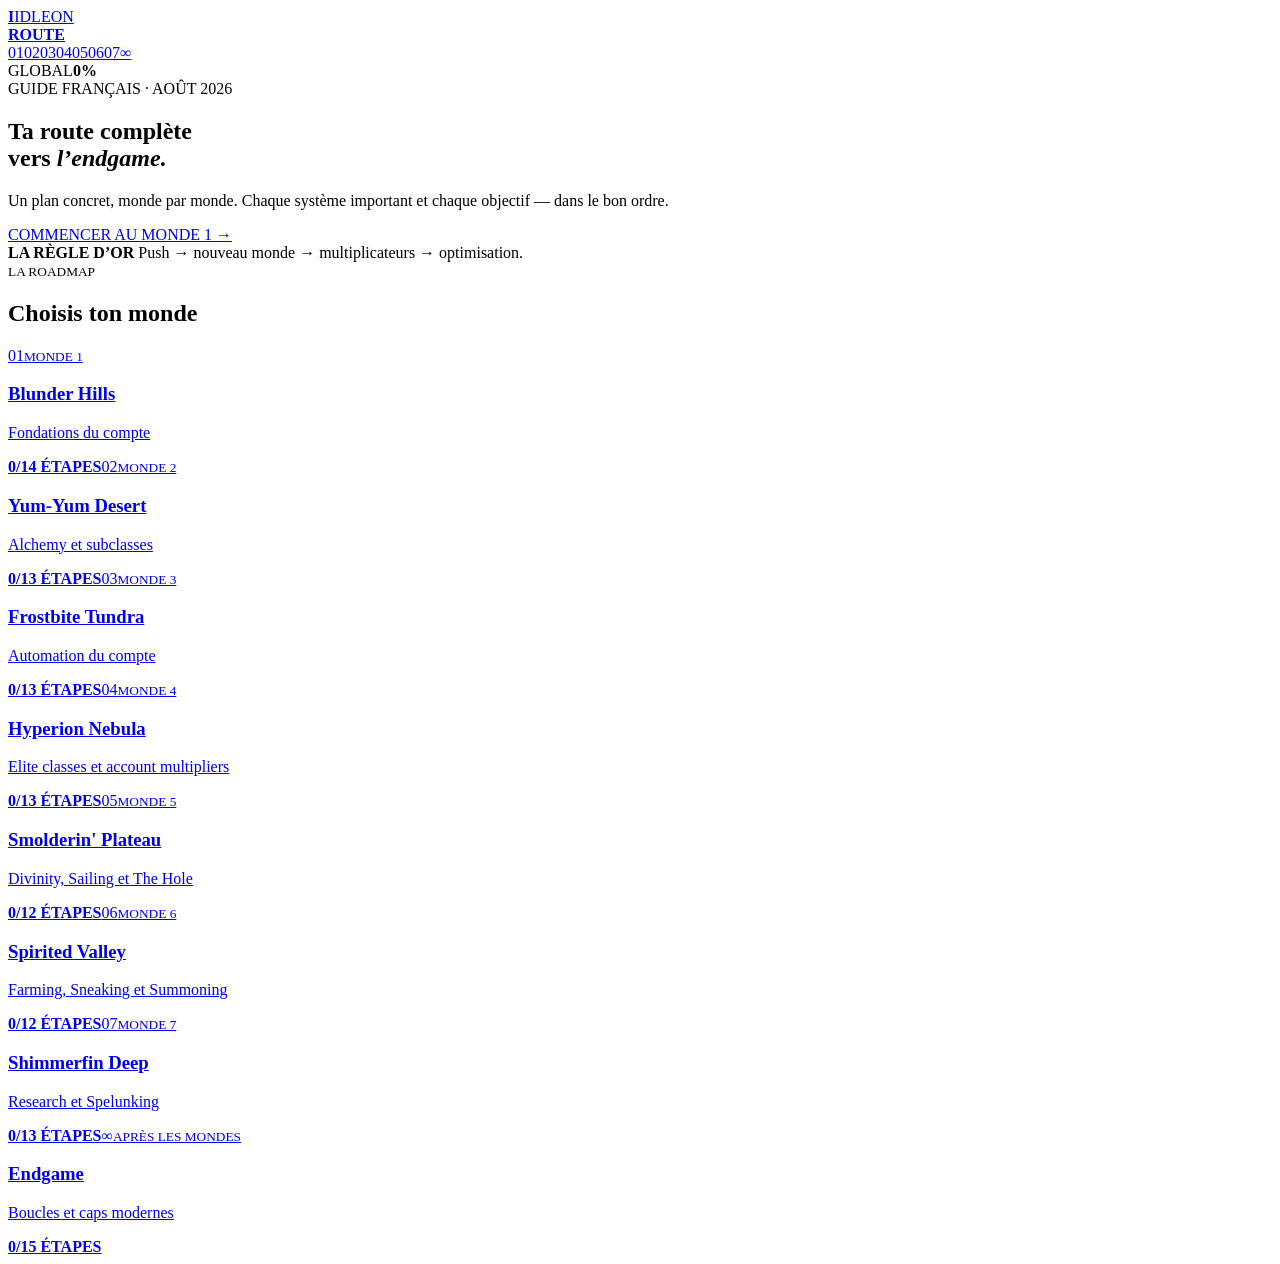
==== index.html @ f41b2715 "Ajouter la page sécurisée" ====
<!doctype html><html lang="fr"><head><meta charset="UTF-8"><meta name="viewport" content="width=device-width,initial-scale=1"><meta name="referrer" content="no-referrer"><meta http-equiv="Content-Security-Policy" content="default-src 'self'; img-src 'self'; style-src 'self'; script-src 'self'; connect-src 'none'; frame-src 'none'; object-src 'none'; base-uri 'none'; form-action 'none'"><title>IdleOn Route — Guide français W1 à Endgame</title><meta name="description" content="Roadmap IdleOn complète, monde par monde, avec progression sauvegardée localement."><meta property="og:title" content="IdleOn Route — Du Monde 1 à l’Endgame"><meta property="og:description" content="Plus de 100 étapes concrètes, 8 parcours et une progression sauvegardée."><link rel="icon" href="favicon.svg"><link rel="stylesheet" href="style.css"></head><body><div id="app"></div><noscript>Active JavaScript pour utiliser le guide et ses cases à cocher.</noscript><script src="app.js" defer></script></body></html>
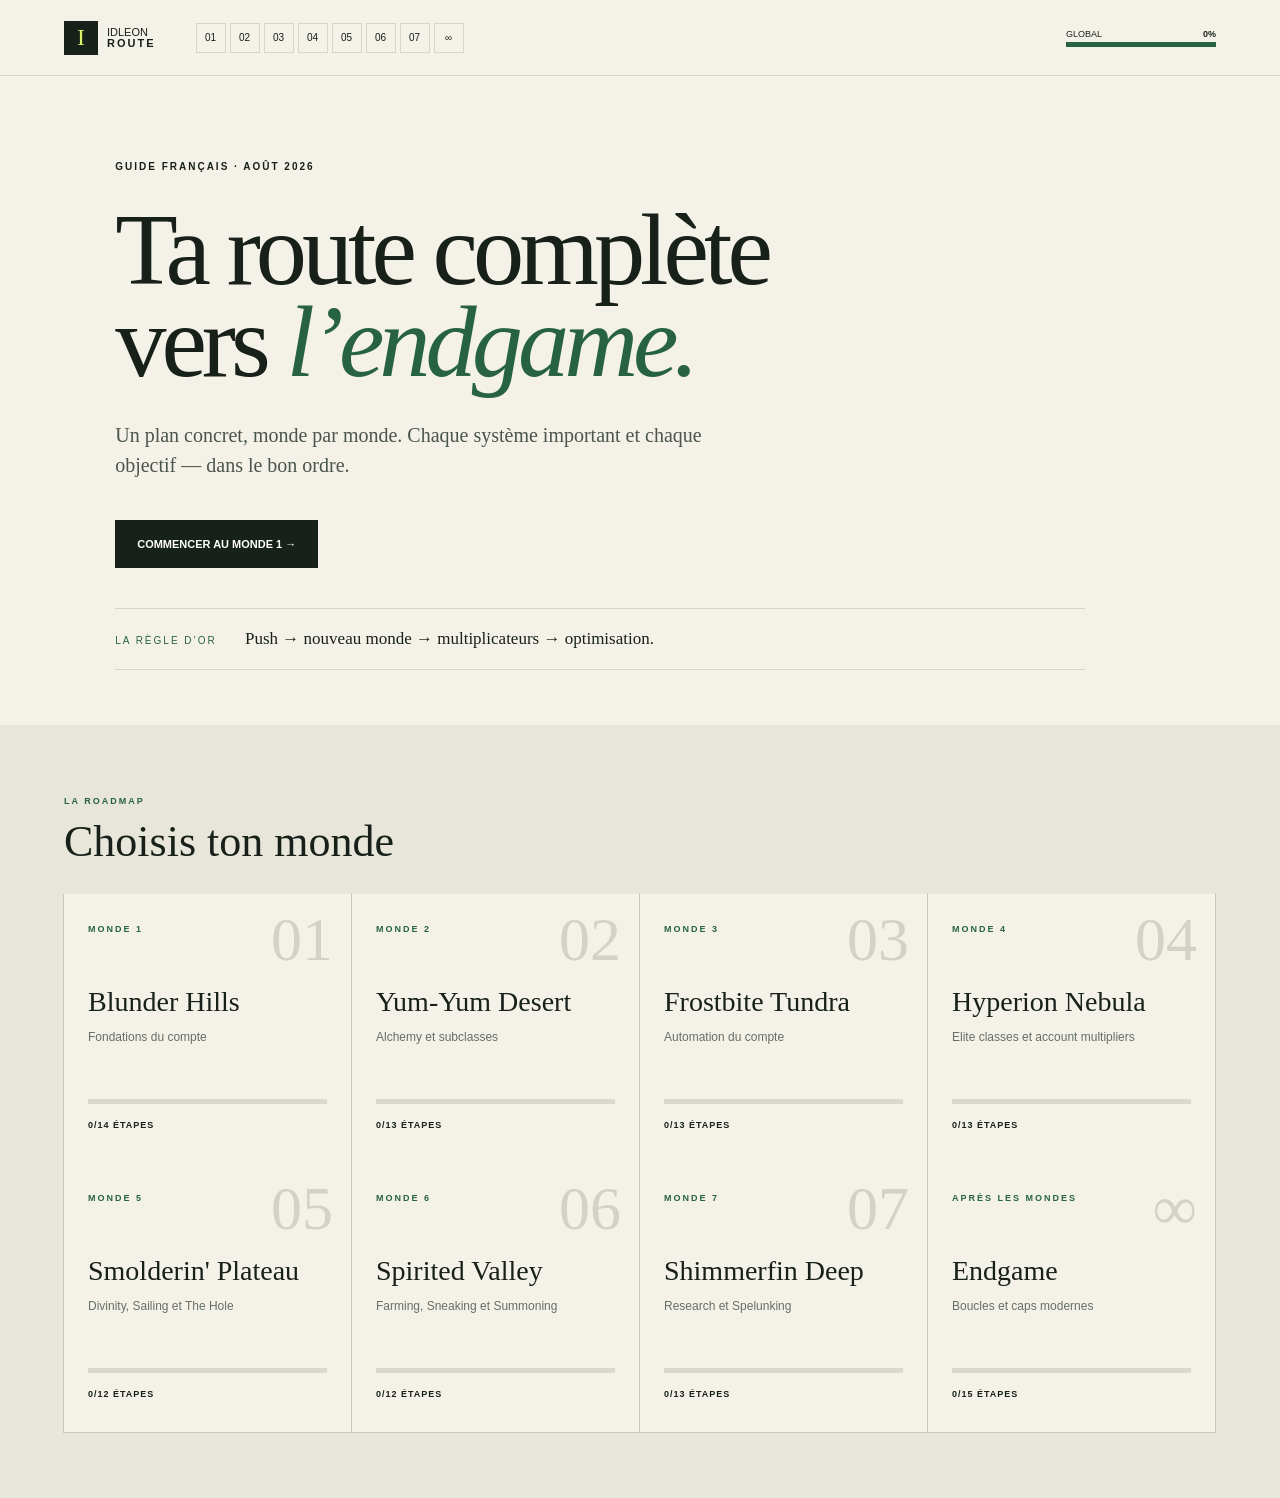
==== commit 53fd6dd9: "Mise à jour du guide détaillé et de la navigation" ====
--- a/index.html
+++ b/index.html
@@ -1 +1 @@
-<!doctype html><html lang="fr"><head><meta charset="UTF-8"><meta name="viewport" content="width=device-width,initial-scale=1"><meta name="referrer" content="no-referrer"><meta http-equiv="Content-Security-Policy" content="default-src 'self'; img-src 'self'; style-src 'self'; script-src 'self'; connect-src 'none'; frame-src 'none'; object-src 'none'; base-uri 'none'; form-action 'none'"><title>IdleOn Route — Guide français W1 à Endgame</title><meta name="description" content="Roadmap IdleOn complète, monde par monde, avec progression sauvegardée localement."><meta property="og:title" content="IdleOn Route — Du Monde 1 à l’Endgame"><meta property="og:description" content="Plus de 100 étapes concrètes, 8 parcours et une progression sauvegardée."><link rel="icon" href="favicon.svg"><link rel="stylesheet" href="style.css"></head><body><div id="app"></div><noscript>Active JavaScript pour utiliser le guide et ses cases à cocher.</noscript><script src="app.js" defer></script></body></html>+<!doctype html><html lang="fr"><head><meta charset="UTF-8"><meta name="viewport" content="width=device-width,initial-scale=1"><meta name="referrer" content="no-referrer"><meta http-equiv="Content-Security-Policy" content="default-src 'self'; img-src 'self'; style-src 'self'; script-src 'self'; connect-src 'none'; frame-src 'none'; object-src 'none'; base-uri 'none'; form-action 'none'"><title>IdleOn Route — Guide français W1 à Endgame</title><meta name="description" content="Roadmap IdleOn complète, monde par monde, avec progression sauvegardée localement."><meta property="og:title" content="IdleOn Route — Du Monde 1 à l’Endgame"><meta property="og:description" content="Plus de 100 étapes concrètes, 8 parcours et une progression sauvegardée."><meta property="og:image" content="og.png"><link rel="icon" href="favicon.svg"><link rel="stylesheet" href="style.css"></head><body><div id="app"></div><noscript>Active JavaScript pour utiliser le guide et ses cases à cocher.</noscript><script src="app.js" defer></script></body></html>
--- a/style.css
+++ b/style.css
@@ -0,0 +1 @@
+:root{--ink:#172019;--paper:#f4f1e8;--muted:#657066;--line:#d7d5ca;--green:#276343;--lime:#d9f267}*{box-sizing:border-box}html{scroll-behavior:smooth}body{margin:0;background:var(--paper);color:var(--ink);font-family:Arial,sans-serif}a{color:inherit}header{height:76px;position:sticky;top:0;z-index:5;background:#f4f1e8f2;border-bottom:1px solid var(--line);display:flex;align-items:center;padding:0 5vw;gap:40px}.brand{display:flex;align-items:center;gap:9px;text-decoration:none;font-size:11px;line-height:1}.brand>b{width:34px;height:34px;display:grid;place-items:center;background:var(--ink);color:var(--lime);font:24px Georgia}.brand strong{letter-spacing:2px}nav{display:flex;gap:4px}nav a{width:30px;height:30px;display:grid;place-items:center;border:1px solid var(--line);font-size:10px;text-decoration:none}nav a.active{background:var(--a)}.global{margin-left:auto;display:grid;grid-template-columns:auto auto;gap:3px 12px;min-width:150px;font-size:9px}.global strong{text-align:right}.global i,.card i,.bar i{grid-column:1/-1;height:5px;background:#d9d7ce}.global em,.card em,.bar em{display:block;height:100%;background:var(--green)}.hero{padding:85px 9vw 55px;max-width:1200px}.eyebrow{font-size:10px;letter-spacing:2px;font-weight:bold}.hero h1{font:clamp(58px,8vw,105px)/.9 Georgia;margin:32px 0;letter-spacing:-5px}.hero h1 em{color:var(--green)}.hero>p{font:20px/1.5 Georgia;max-width:620px;color:#4a554c}.start{display:inline-block;background:var(--ink);color:white;text-decoration:none;padding:18px 22px;font-size:11px;font-weight:bold;margin:20px 0 40px}.rule{border-block:1px solid var(--line);padding:20px 0;font:17px Georgia}.rule b{font:10px Arial;color:var(--green);letter-spacing:2px;margin-right:24px}.road{padding:65px 5vw;background:#e8e5da}.road>small,.guideHero>small{font-size:9px;letter-spacing:2px;color:var(--green);font-weight:bold}.road>h2{font:44px Georgia;margin:8px 0 28px}.grid{max-width:1180px;display:grid;grid-template-columns:repeat(4,1fr)}.card{min-height:270px;padding:24px;border:1px solid #c9c7bd;margin:-1px 0 0 -1px;text-decoration:none;position:relative;background:var(--paper);border-top:5px solid var(--a)}.card>span{position:absolute;right:18px;top:10px;font:62px Georgia;color:#d4d2c8}.card small{font-size:9px;letter-spacing:2px;color:var(--green);font-weight:bold}.card h3{font:28px Georgia;margin:50px 0 5px}.card p{font-size:12px;color:var(--muted);min-height:35px}.card i{display:block;margin:34px 0 10px}.card em{background:var(--a)}.card>b{font-size:9px;letter-spacing:1px}.guideHero{padding:52px max(5vw,calc((100vw - 1060px)/2));background:linear-gradient(120deg,var(--paper) 70%,color-mix(in srgb,var(--world) 30%,var(--paper)));border-bottom:1px solid var(--line)}.guideHero>a{display:block;font-size:9px;letter-spacing:1px;text-decoration:none;margin-bottom:45px}.guideHero>small{background:var(--world);color:var(--ink);padding:7px}.guideHero h1{font:clamp(50px,7vw,82px)/1 Georgia;margin:18px 0 10px;letter-spacing:-3px}.guideHero>p{font:19px Georgia;max-width:700px}.bar{max-width:500px;margin-top:25px}.bar em{background:var(--world)}.bar b{font-size:9px;letter-spacing:1px}.gates{display:flex;gap:7px;flex-wrap:wrap;margin-top:22px}.gates span{border:1px solid #aaa;padding:7px 9px;font-size:9px}.content{max-width:850px;margin:auto;padding:45px 22px 100px}.filters{display:flex;gap:6px;border-bottom:1px solid var(--line);padding-bottom:22px}.filters input{flex:1;border:0;border-bottom:1px solid #999;background:transparent;padding:10px;outline:0}.filters button{border:1px solid var(--line);background:transparent;font-size:8px;font-weight:bold}.filters button.sel{background:var(--ink);color:white}.phase>h2{font-size:9px;letter-spacing:2px;color:var(--muted);margin:50px 0 15px}.step{display:grid;grid-template-columns:40px 1fr;gap:7px;border-top:1px solid var(--line);padding:24px 0}.step:last-child{border-bottom:1px solid var(--line)}.check{width:25px;height:25px;border:1px solid #999;background:transparent;cursor:pointer}.done .check{background:var(--world);border-color:var(--world)}.done h3,.done p{opacity:.45}.done h3{text-decoration:line-through}.step small{font-size:8px;letter-spacing:1px;color:var(--muted)}.step h3{font:26px Georgia;margin:6px 0 10px}.step p{font:15px/1.6 Georgia;color:#465048;margin:0}.step aside{border-left:3px solid var(--world);background:#fff8;padding:9px 12px;margin-top:14px;font-size:11px;color:var(--muted)}.step aside b{font-size:8px;letter-spacing:1px;color:var(--ink)}@media(max-width:800px){nav{display:none}.grid{grid-template-columns:repeat(2,1fr)}.hero{padding:55px 6vw}.hero h1{letter-spacing:-3px}.filters{flex-wrap:wrap}.filters input{width:100%;flex-basis:100%}}@media(max-width:500px){.grid{grid-template-columns:1fr}.global{min-width:105px}.hero h1{font-size:52px}.guideHero{padding:35px 20px}.road{padding:45px 18px}}
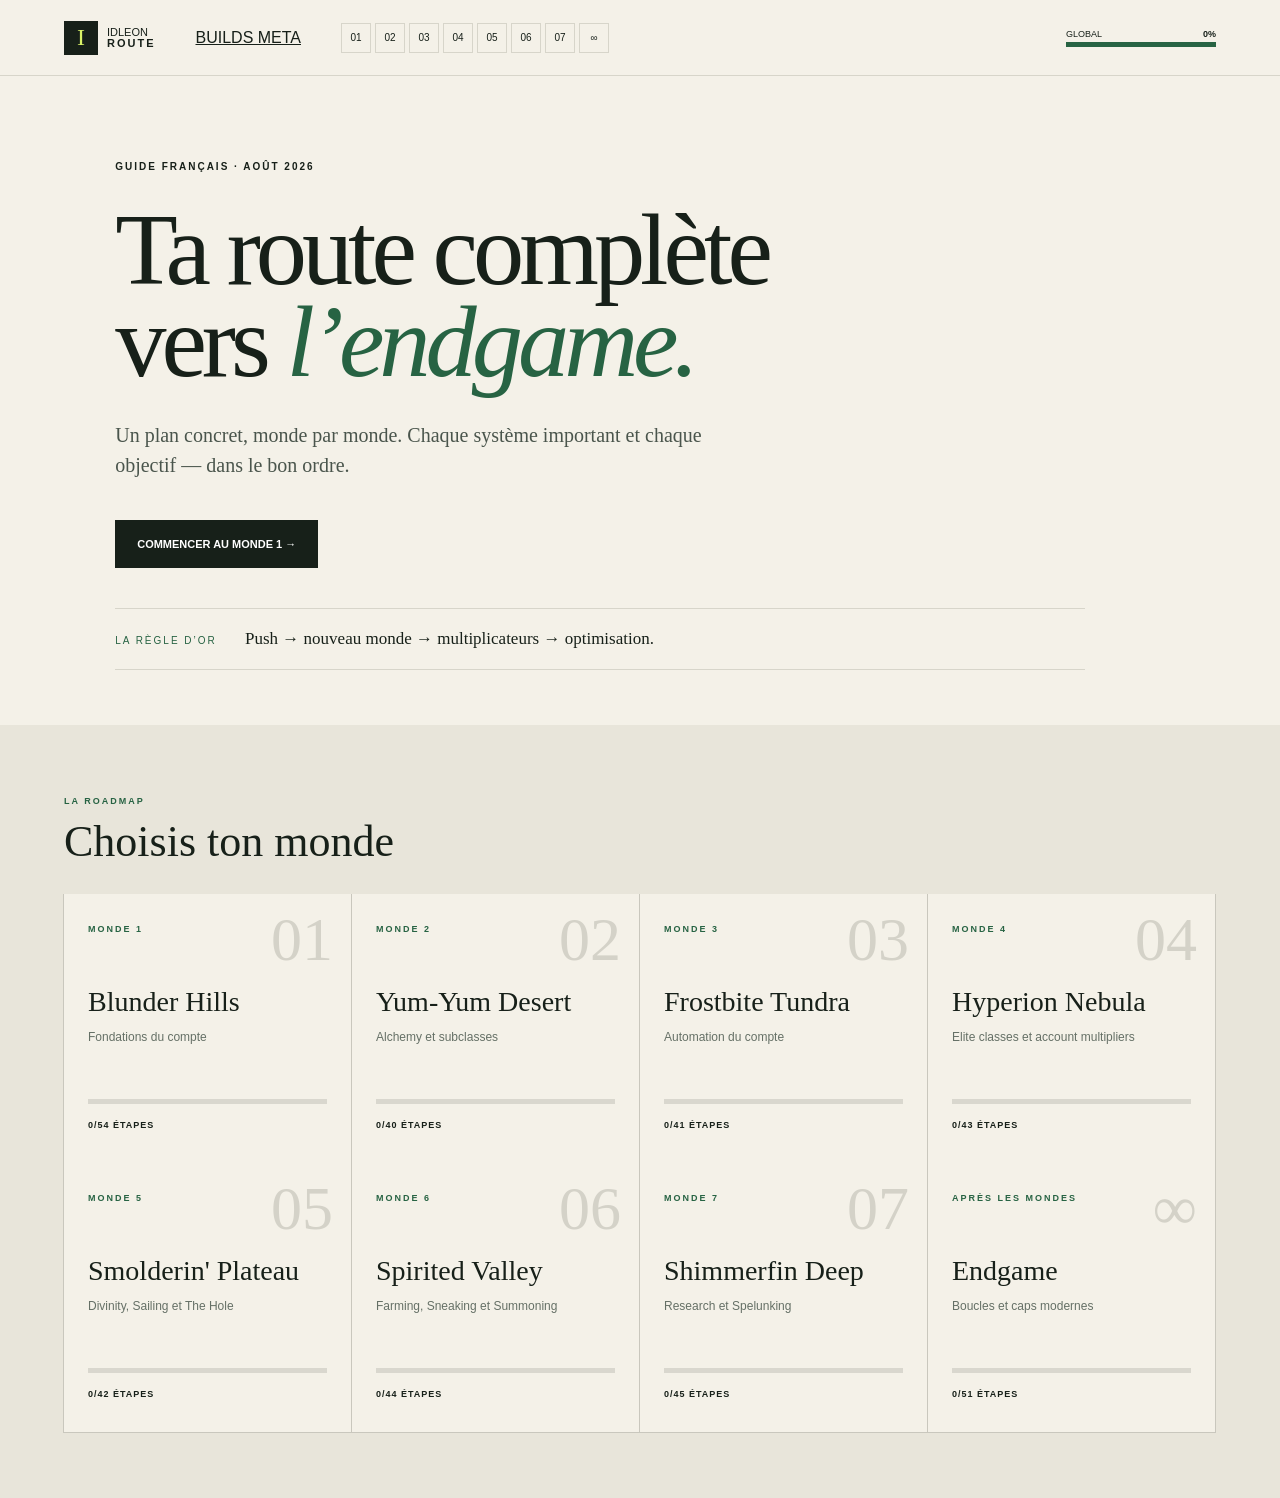
==== commit 6aeeef53: "Mettre à jour la description du guide à 360 étapes" ====
--- a/index.html
+++ b/index.html
@@ -1 +1,2 @@
-<!doctype html><html lang="fr"><head><meta charset="UTF-8"><meta name="viewport" content="width=device-width,initial-scale=1"><meta name="referrer" content="no-referrer"><meta http-equiv="Content-Security-Policy" content="default-src 'self'; img-src 'self'; style-src 'self'; script-src 'self'; connect-src 'none'; frame-src 'none'; object-src 'none'; base-uri 'none'; form-action 'none'"><title>IdleOn Route — Guide français W1 à Endgame</title><meta name="description" content="Roadmap IdleOn complète, monde par monde, avec progression sauvegardée localement."><meta property="og:title" content="IdleOn Route — Du Monde 1 à l’Endgame"><meta property="og:description" content="Plus de 100 étapes concrètes, 8 parcours et une progression sauvegardée."><meta property="og:image" content="og.png"><link rel="icon" href="favicon.svg"><link rel="stylesheet" href="style.css"></head><body><div id="app"></div><noscript>Active JavaScript pour utiliser le guide et ses cases à cocher.</noscript><script src="app.js" defer></script></body></html>
+<!doctype html><html lang="fr"><head><meta charset="UTF-8"><meta name="viewport" content="width=device-width,initial-scale=1"><meta name="referrer" content="no-referrer"><meta http-equiv="Content-Security-Policy" content="default-src 'self'; img-src 'self'; style-src 'self'; script-src 'self'; connect-src 'none'; frame-src 'none'; object-src 'none'; base-uri 'none'; form-action 'none'"><title>IdleOn Route — Guide français W1 à Endgame</title><meta name="description" content="360 étapes détaillées du Monde 1 à l’Endgame, avec builds méta et progression sauvegardée localement."><meta property="og:title" content="IdleOn Route — Du Monde 1 à l’Endgame"><meta property="og:description" content="360 étapes détaillées, 8 parcours monde par monde, des builds méta et une progression sauvegardée."><meta property="og:image" content="og.png?v=360"><meta name="twitter:card" content="summary_large_image"><meta name="twitter:title" content="IdleOn Route — Du Monde 1 à l’Endgame"><meta name="twitter:description" content="360 étapes détaillées, 8 parcours monde par monde, des builds méta et une progression sauvegardée."><meta name="twitter:image" content="og.png?v=360"><link rel="icon" href="favicon.svg"><link rel="stylesheet" href="style.css"></head><body><div id="app"></div><noscript>Active JavaScript pour utiliser le guide et ses cases à cocher.</noscript><script src="app.js" defer></script></body></html>
+
--- a/style.css
+++ b/style.css
@@ -1 +1 @@
-:root{--ink:#172019;--paper:#f4f1e8;--muted:#657066;--line:#d7d5ca;--green:#276343;--lime:#d9f267}*{box-sizing:border-box}html{scroll-behavior:smooth}body{margin:0;background:var(--paper);color:var(--ink);font-family:Arial,sans-serif}a{color:inherit}header{height:76px;position:sticky;top:0;z-index:5;background:#f4f1e8f2;border-bottom:1px solid var(--line);display:flex;align-items:center;padding:0 5vw;gap:40px}.brand{display:flex;align-items:center;gap:9px;text-decoration:none;font-size:11px;line-height:1}.brand>b{width:34px;height:34px;display:grid;place-items:center;background:var(--ink);color:var(--lime);font:24px Georgia}.brand strong{letter-spacing:2px}nav{display:flex;gap:4px}nav a{width:30px;height:30px;display:grid;place-items:center;border:1px solid var(--line);font-size:10px;text-decoration:none}nav a.active{background:var(--a)}.global{margin-left:auto;display:grid;grid-template-columns:auto auto;gap:3px 12px;min-width:150px;font-size:9px}.global strong{text-align:right}.global i,.card i,.bar i{grid-column:1/-1;height:5px;background:#d9d7ce}.global em,.card em,.bar em{display:block;height:100%;background:var(--green)}.hero{padding:85px 9vw 55px;max-width:1200px}.eyebrow{font-size:10px;letter-spacing:2px;font-weight:bold}.hero h1{font:clamp(58px,8vw,105px)/.9 Georgia;margin:32px 0;letter-spacing:-5px}.hero h1 em{color:var(--green)}.hero>p{font:20px/1.5 Georgia;max-width:620px;color:#4a554c}.start{display:inline-block;background:var(--ink);color:white;text-decoration:none;padding:18px 22px;font-size:11px;font-weight:bold;margin:20px 0 40px}.rule{border-block:1px solid var(--line);padding:20px 0;font:17px Georgia}.rule b{font:10px Arial;color:var(--green);letter-spacing:2px;margin-right:24px}.road{padding:65px 5vw;background:#e8e5da}.road>small,.guideHero>small{font-size:9px;letter-spacing:2px;color:var(--green);font-weight:bold}.road>h2{font:44px Georgia;margin:8px 0 28px}.grid{max-width:1180px;display:grid;grid-template-columns:repeat(4,1fr)}.card{min-height:270px;padding:24px;border:1px solid #c9c7bd;margin:-1px 0 0 -1px;text-decoration:none;position:relative;background:var(--paper);border-top:5px solid var(--a)}.card>span{position:absolute;right:18px;top:10px;font:62px Georgia;color:#d4d2c8}.card small{font-size:9px;letter-spacing:2px;color:var(--green);font-weight:bold}.card h3{font:28px Georgia;margin:50px 0 5px}.card p{font-size:12px;color:var(--muted);min-height:35px}.card i{display:block;margin:34px 0 10px}.card em{background:var(--a)}.card>b{font-size:9px;letter-spacing:1px}.guideHero{padding:52px max(5vw,calc((100vw - 1060px)/2));background:linear-gradient(120deg,var(--paper) 70%,color-mix(in srgb,var(--world) 30%,var(--paper)));border-bottom:1px solid var(--line)}.guideHero>a{display:block;font-size:9px;letter-spacing:1px;text-decoration:none;margin-bottom:45px}.guideHero>small{background:var(--world);color:var(--ink);padding:7px}.guideHero h1{font:clamp(50px,7vw,82px)/1 Georgia;margin:18px 0 10px;letter-spacing:-3px}.guideHero>p{font:19px Georgia;max-width:700px}.bar{max-width:500px;margin-top:25px}.bar em{background:var(--world)}.bar b{font-size:9px;letter-spacing:1px}.gates{display:flex;gap:7px;flex-wrap:wrap;margin-top:22px}.gates span{border:1px solid #aaa;padding:7px 9px;font-size:9px}.content{max-width:850px;margin:auto;padding:45px 22px 100px}.filters{display:flex;gap:6px;border-bottom:1px solid var(--line);padding-bottom:22px}.filters input{flex:1;border:0;border-bottom:1px solid #999;background:transparent;padding:10px;outline:0}.filters button{border:1px solid var(--line);background:transparent;font-size:8px;font-weight:bold}.filters button.sel{background:var(--ink);color:white}.phase>h2{font-size:9px;letter-spacing:2px;color:var(--muted);margin:50px 0 15px}.step{display:grid;grid-template-columns:40px 1fr;gap:7px;border-top:1px solid var(--line);padding:24px 0}.step:last-child{border-bottom:1px solid var(--line)}.check{width:25px;height:25px;border:1px solid #999;background:transparent;cursor:pointer}.done .check{background:var(--world);border-color:var(--world)}.done h3,.done p{opacity:.45}.done h3{text-decoration:line-through}.step small{font-size:8px;letter-spacing:1px;color:var(--muted)}.step h3{font:26px Georgia;margin:6px 0 10px}.step p{font:15px/1.6 Georgia;color:#465048;margin:0}.step aside{border-left:3px solid var(--world);background:#fff8;padding:9px 12px;margin-top:14px;font-size:11px;color:var(--muted)}.step aside b{font-size:8px;letter-spacing:1px;color:var(--ink)}@media(max-width:800px){nav{display:none}.grid{grid-template-columns:repeat(2,1fr)}.hero{padding:55px 6vw}.hero h1{letter-spacing:-3px}.filters{flex-wrap:wrap}.filters input{width:100%;flex-basis:100%}}@media(max-width:500px){.grid{grid-template-columns:1fr}.global{min-width:105px}.hero h1{font-size:52px}.guideHero{padding:35px 20px}.road{padding:45px 18px}}+:root{--ink:#172019;--paper:#f4f1e8;--muted:#657066;--line:#d7d5ca;--green:#276343;--lime:#d9f267}*{box-sizing:border-box}html{scroll-behavior:smooth}body{margin:0;background:var(--paper);color:var(--ink);font-family:Arial,sans-serif}a{color:inherit}header{height:76px;position:sticky;top:0;z-index:5;background:#f4f1e8f2;border-bottom:1px solid var(--line);display:flex;align-items:center;padding:0 5vw;gap:40px}.brand{display:flex;align-items:center;gap:9px;text-decoration:none;font-size:11px;line-height:1}.brand>b{width:34px;height:34px;display:grid;place-items:center;background:var(--ink);color:var(--lime);font:24px Georgia}.brand strong{letter-spacing:2px}nav{display:flex;gap:4px}nav a{width:30px;height:30px;display:grid;place-items:center;border:1px solid var(--line);font-size:10px;text-decoration:none}nav a.active{background:var(--a)}.global{margin-left:auto;display:grid;grid-template-columns:auto auto;gap:3px 12px;min-width:150px;font-size:9px}.global strong{text-align:right}.global i,.card i,.bar i{grid-column:1/-1;height:5px;background:#d9d7ce}.global em,.card em,.bar em{display:block;height:100%;background:var(--green)}.hero{padding:85px 9vw 55px;max-width:1200px}.eyebrow{font-size:10px;letter-spacing:2px;font-weight:bold}.hero h1{font:clamp(58px,8vw,105px)/.9 Georgia;margin:32px 0;letter-spacing:-5px}.hero h1 em{color:var(--green)}.hero>p{font:20px/1.5 Georgia;max-width:620px;color:#4a554c}.start{display:inline-block;background:var(--ink);color:white;text-decoration:none;padding:18px 22px;font-size:11px;font-weight:bold;margin:20px 0 40px}.rule{border-block:1px solid var(--line);padding:20px 0;font:17px Georgia}.rule b{font:10px Arial;color:var(--green);letter-spacing:2px;margin-right:24px}.road{padding:65px 5vw;background:#e8e5da}.road>small,.guideHero>small{font-size:9px;letter-spacing:2px;color:var(--green);font-weight:bold}.road>h2{font:44px Georgia;margin:8px 0 28px}.grid{max-width:1180px;display:grid;grid-template-columns:repeat(4,1fr)}.card{min-height:270px;padding:24px;border:1px solid #c9c7bd;margin:-1px 0 0 -1px;text-decoration:none;position:relative;background:var(--paper);border-top:5px solid var(--a)}.card>span{position:absolute;right:18px;top:10px;font:62px Georgia;color:#d4d2c8}.card small{font-size:9px;letter-spacing:2px;color:var(--green);font-weight:bold}.card h3{font:28px Georgia;margin:50px 0 5px}.card p{font-size:12px;color:var(--muted);min-height:35px}.card i{display:block;margin:34px 0 10px}.card em{background:var(--a)}.card>b{font-size:9px;letter-spacing:1px}.guideHero{padding:52px max(5vw,calc((100vw - 1060px)/2));background:linear-gradient(120deg,var(--paper) 70%,color-mix(in srgb,var(--world) 30%,var(--paper)));border-bottom:1px solid var(--line)}.guideHero>a{display:block;font-size:9px;letter-spacing:1px;text-decoration:none;margin-bottom:45px}.guideHero>small{background:var(--world);color:var(--ink);padding:7px}.guideHero h1{font:clamp(50px,7vw,82px)/1 Georgia;margin:18px 0 10px;letter-spacing:-3px}.guideHero>p{font:19px Georgia;max-width:700px}.bar{max-width:500px;margin-top:25px}.bar em{background:var(--world)}.bar b{font-size:9px;letter-spacing:1px}.gates{display:flex;gap:7px;flex-wrap:wrap;margin-top:22px}.gates span{border:1px solid #aaa;padding:7px 9px;font-size:9px}.content{max-width:850px;margin:auto;padding:45px 22px 100px}.filters{display:flex;gap:6px;border-bottom:1px solid var(--line);padding-bottom:22px}.filters input{flex:1;border:0;border-bottom:1px solid #999;background:transparent;padding:10px;outline:0}.filters button{border:1px solid var(--line);background:transparent;font-size:8px;font-weight:bold}.filters button.sel{background:var(--ink);color:white}.phase>h2{font-size:9px;letter-spacing:2px;color:var(--muted);margin:50px 0 15px}.step{display:grid;grid-template-columns:40px 1fr;gap:7px;border-top:1px solid var(--line);padding:24px 0}.step:last-child{border-bottom:1px solid var(--line)}.check{width:25px;height:25px;border:1px solid #999;background:transparent;cursor:pointer}.done .check{background:var(--world);border-color:var(--world)}.done h3,.done p{opacity:.45}.done h3{text-decoration:line-through}.step small{font-size:8px;letter-spacing:1px;color:var(--muted)}.step h3{font:26px Georgia;margin:6px 0 10px}.step p{font:15px/1.6 Georgia;color:#465048;margin:0}.step aside{border-left:3px solid var(--world);background:#fff8;padding:9px 12px;margin-top:14px;font-size:11px;color:var(--muted)}.step aside b{font-size:8px;letter-spacing:1px;color:var(--ink)}@media(max-width:800px){nav{display:none}.grid{grid-template-columns:repeat(2,1fr)}.hero{padding:55px 6vw}.hero h1{letter-spacing:-3px}.filters{flex-wrap:wrap}.filters input{width:100%;flex-basis:100%}}@media(max-width:500px){.grid{grid-template-columns:1fr}.global{min-width:105px}.hero h1{font-size:52px}.guideHero{padding:35px 20px}.road{padding:45px 18px}}.character{margin:8px 0 12px;font-size:9px;letter-spacing:1px;color:var(--muted)}.details{display:grid;grid-template-columns:repeat(2,minmax(0,1fr));gap:8px;margin-top:16px}.detail{border:1px solid var(--line);background:#fff7;padding:12px}.detail>b{font-size:8px;letter-spacing:1.3px;color:var(--green)}.detail ul{padding-left:17px;margin:8px 0 0}.detail li{font:12px/1.45 Georgia;margin:4px 0;color:#465048}@media(max-width:600px){.details{grid-template-columns:1fr}}
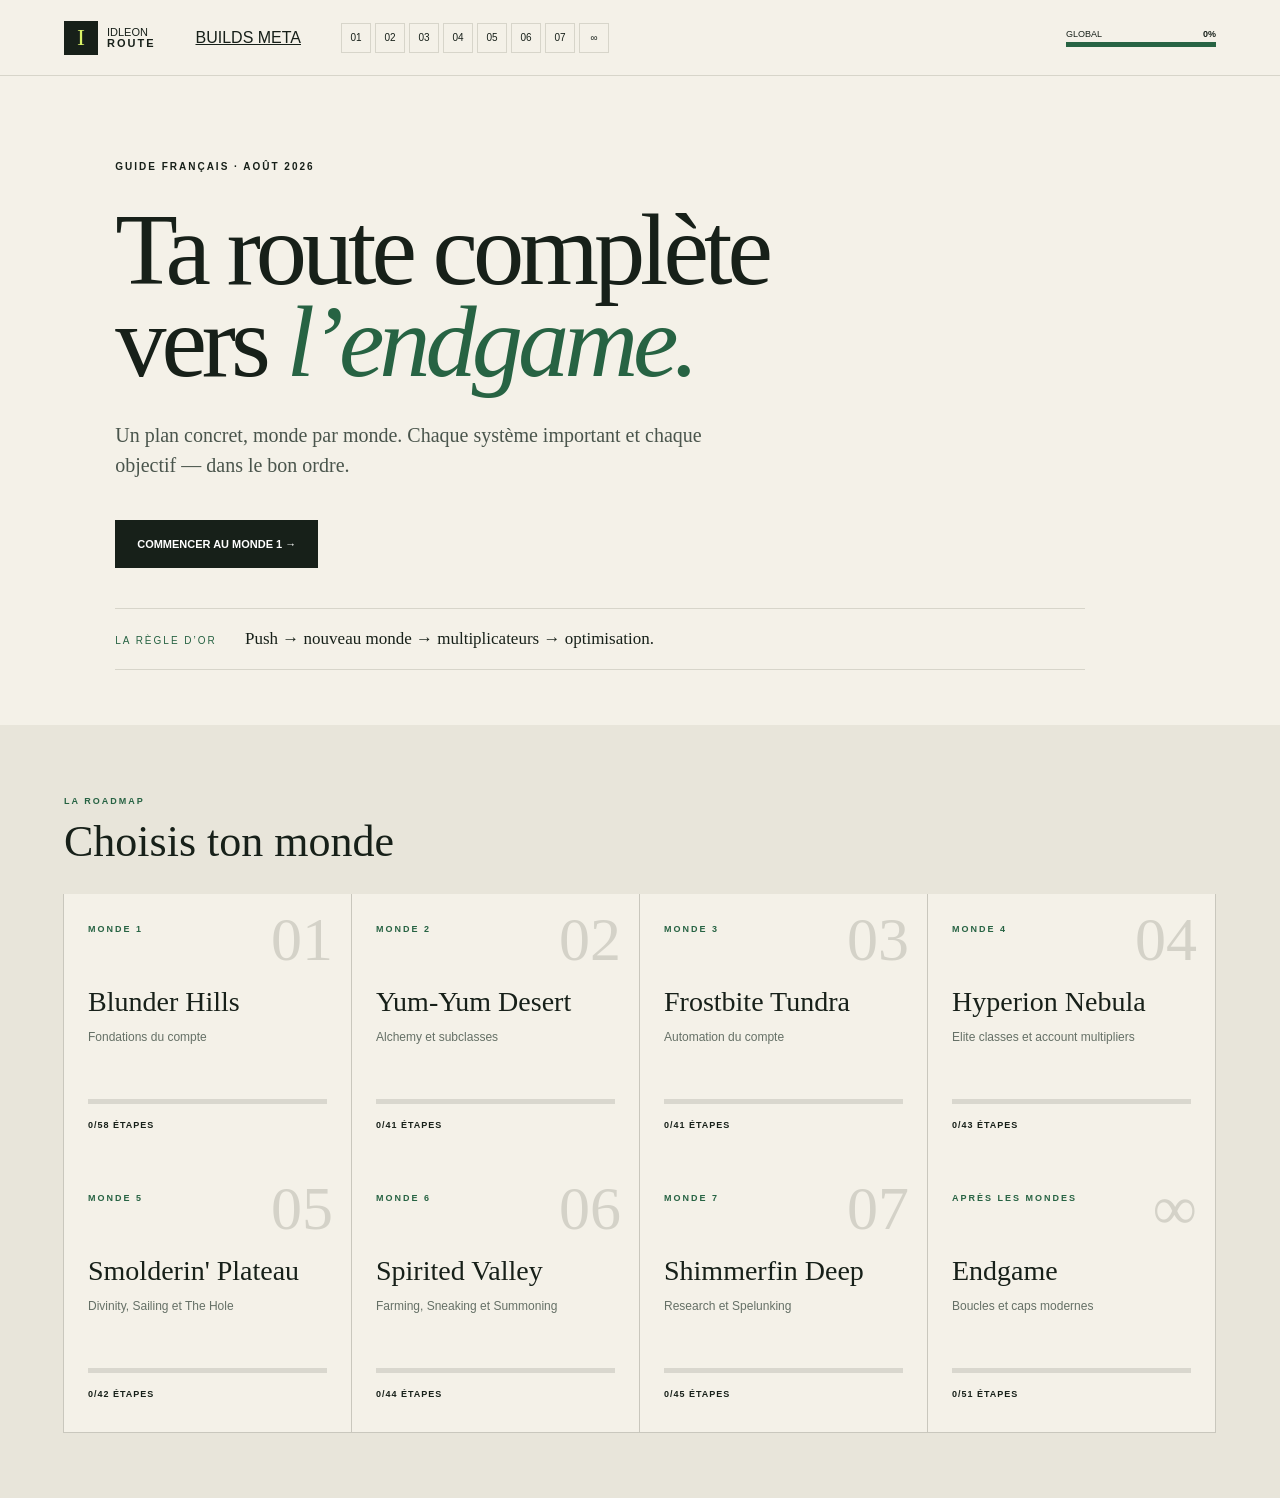
==== commit 3cce5124: "Détailler le farm avant les achats early game" ====
--- a/index.html
+++ b/index.html
@@ -1,2 +1 @@
-<!doctype html><html lang="fr"><head><meta charset="UTF-8"><meta name="viewport" content="width=device-width,initial-scale=1"><meta name="referrer" content="no-referrer"><meta http-equiv="Content-Security-Policy" content="default-src 'self'; img-src 'self'; style-src 'self'; script-src 'self'; connect-src 'none'; frame-src 'none'; object-src 'none'; base-uri 'none'; form-action 'none'"><title>IdleOn Route — Guide français W1 à Endgame</title><meta name="description" content="360 étapes détaillées du Monde 1 à l’Endgame, avec builds méta et progression sauvegardée localement."><meta property="og:title" content="IdleOn Route — Du Monde 1 à l’Endgame"><meta property="og:description" content="360 étapes détaillées, 8 parcours monde par monde, des builds méta et une progression sauvegardée."><meta property="og:image" content="og.png?v=360"><meta name="twitter:card" content="summary_large_image"><meta name="twitter:title" content="IdleOn Route — Du Monde 1 à l’Endgame"><meta name="twitter:description" content="360 étapes détaillées, 8 parcours monde par monde, des builds méta et une progression sauvegardée."><meta name="twitter:image" content="og.png?v=360"><link rel="icon" href="favicon.svg"><link rel="stylesheet" href="style.css"></head><body><div id="app"></div><noscript>Active JavaScript pour utiliser le guide et ses cases à cocher.</noscript><script src="app.js" defer></script></body></html>
-
+<!doctype html><html lang="fr"><head><meta charset="UTF-8"><meta name="viewport" content="width=device-width,initial-scale=1"><meta name="referrer" content="no-referrer"><meta http-equiv="Content-Security-Policy" content="default-src 'self'; img-src 'self'; style-src 'self'; script-src 'self'; connect-src 'none'; frame-src 'none'; object-src 'none'; base-uri 'none'; form-action 'none'"><title>IdleOn Route — Guide français W1 à Endgame</title><meta name="description" content="365 étapes détaillées du Monde 1 à l’Endgame, avec builds méta et progression sauvegardée localement."><meta property="og:title" content="IdleOn Route — Du Monde 1 à l’Endgame"><meta property="og:description" content="365 étapes détaillées, 8 parcours monde par monde, des builds méta et une progression sauvegardée."><meta property="og:image" content="og.png?v=365"><meta name="twitter:card" content="summary_large_image"><meta name="twitter:title" content="IdleOn Route — Du Monde 1 à l’Endgame"><meta name="twitter:description" content="365 étapes détaillées, 8 parcours monde par monde, des builds méta et une progression sauvegardée."><meta name="twitter:image" content="og.png?v=365"><link rel="icon" href="favicon.svg"><link rel="stylesheet" href="style.css"></head><body><div id="app"></div><noscript>Active JavaScript pour utiliser le guide et ses cases à cocher.</noscript><script src="app.js" defer></script></body></html>
--- a/style.css
+++ b/style.css
@@ -1 +1 @@
-:root{--ink:#172019;--paper:#f4f1e8;--muted:#657066;--line:#d7d5ca;--green:#276343;--lime:#d9f267}*{box-sizing:border-box}html{scroll-behavior:smooth}body{margin:0;background:var(--paper);color:var(--ink);font-family:Arial,sans-serif}a{color:inherit}header{height:76px;position:sticky;top:0;z-index:5;background:#f4f1e8f2;border-bottom:1px solid var(--line);display:flex;align-items:center;padding:0 5vw;gap:40px}.brand{display:flex;align-items:center;gap:9px;text-decoration:none;font-size:11px;line-height:1}.brand>b{width:34px;height:34px;display:grid;place-items:center;background:var(--ink);color:var(--lime);font:24px Georgia}.brand strong{letter-spacing:2px}nav{display:flex;gap:4px}nav a{width:30px;height:30px;display:grid;place-items:center;border:1px solid var(--line);font-size:10px;text-decoration:none}nav a.active{background:var(--a)}.global{margin-left:auto;display:grid;grid-template-columns:auto auto;gap:3px 12px;min-width:150px;font-size:9px}.global strong{text-align:right}.global i,.card i,.bar i{grid-column:1/-1;height:5px;background:#d9d7ce}.global em,.card em,.bar em{display:block;height:100%;background:var(--green)}.hero{padding:85px 9vw 55px;max-width:1200px}.eyebrow{font-size:10px;letter-spacing:2px;font-weight:bold}.hero h1{font:clamp(58px,8vw,105px)/.9 Georgia;margin:32px 0;letter-spacing:-5px}.hero h1 em{color:var(--green)}.hero>p{font:20px/1.5 Georgia;max-width:620px;color:#4a554c}.start{display:inline-block;background:var(--ink);color:white;text-decoration:none;padding:18px 22px;font-size:11px;font-weight:bold;margin:20px 0 40px}.rule{border-block:1px solid var(--line);padding:20px 0;font:17px Georgia}.rule b{font:10px Arial;color:var(--green);letter-spacing:2px;margin-right:24px}.road{padding:65px 5vw;background:#e8e5da}.road>small,.guideHero>small{font-size:9px;letter-spacing:2px;color:var(--green);font-weight:bold}.road>h2{font:44px Georgia;margin:8px 0 28px}.grid{max-width:1180px;display:grid;grid-template-columns:repeat(4,1fr)}.card{min-height:270px;padding:24px;border:1px solid #c9c7bd;margin:-1px 0 0 -1px;text-decoration:none;position:relative;background:var(--paper);border-top:5px solid var(--a)}.card>span{position:absolute;right:18px;top:10px;font:62px Georgia;color:#d4d2c8}.card small{font-size:9px;letter-spacing:2px;color:var(--green);font-weight:bold}.card h3{font:28px Georgia;margin:50px 0 5px}.card p{font-size:12px;color:var(--muted);min-height:35px}.card i{display:block;margin:34px 0 10px}.card em{background:var(--a)}.card>b{font-size:9px;letter-spacing:1px}.guideHero{padding:52px max(5vw,calc((100vw - 1060px)/2));background:linear-gradient(120deg,var(--paper) 70%,color-mix(in srgb,var(--world) 30%,var(--paper)));border-bottom:1px solid var(--line)}.guideHero>a{display:block;font-size:9px;letter-spacing:1px;text-decoration:none;margin-bottom:45px}.guideHero>small{background:var(--world);color:var(--ink);padding:7px}.guideHero h1{font:clamp(50px,7vw,82px)/1 Georgia;margin:18px 0 10px;letter-spacing:-3px}.guideHero>p{font:19px Georgia;max-width:700px}.bar{max-width:500px;margin-top:25px}.bar em{background:var(--world)}.bar b{font-size:9px;letter-spacing:1px}.gates{display:flex;gap:7px;flex-wrap:wrap;margin-top:22px}.gates span{border:1px solid #aaa;padding:7px 9px;font-size:9px}.content{max-width:850px;margin:auto;padding:45px 22px 100px}.filters{display:flex;gap:6px;border-bottom:1px solid var(--line);padding-bottom:22px}.filters input{flex:1;border:0;border-bottom:1px solid #999;background:transparent;padding:10px;outline:0}.filters button{border:1px solid var(--line);background:transparent;font-size:8px;font-weight:bold}.filters button.sel{background:var(--ink);color:white}.phase>h2{font-size:9px;letter-spacing:2px;color:var(--muted);margin:50px 0 15px}.step{display:grid;grid-template-columns:40px 1fr;gap:7px;border-top:1px solid var(--line);padding:24px 0}.step:last-child{border-bottom:1px solid var(--line)}.check{width:25px;height:25px;border:1px solid #999;background:transparent;cursor:pointer}.done .check{background:var(--world);border-color:var(--world)}.done h3,.done p{opacity:.45}.done h3{text-decoration:line-through}.step small{font-size:8px;letter-spacing:1px;color:var(--muted)}.step h3{font:26px Georgia;margin:6px 0 10px}.step p{font:15px/1.6 Georgia;color:#465048;margin:0}.step aside{border-left:3px solid var(--world);background:#fff8;padding:9px 12px;margin-top:14px;font-size:11px;color:var(--muted)}.step aside b{font-size:8px;letter-spacing:1px;color:var(--ink)}@media(max-width:800px){nav{display:none}.grid{grid-template-columns:repeat(2,1fr)}.hero{padding:55px 6vw}.hero h1{letter-spacing:-3px}.filters{flex-wrap:wrap}.filters input{width:100%;flex-basis:100%}}@media(max-width:500px){.grid{grid-template-columns:1fr}.global{min-width:105px}.hero h1{font-size:52px}.guideHero{padding:35px 20px}.road{padding:45px 18px}}.character{margin:8px 0 12px;font-size:9px;letter-spacing:1px;color:var(--muted)}.details{display:grid;grid-template-columns:repeat(2,minmax(0,1fr));gap:8px;margin-top:16px}.detail{border:1px solid var(--line);background:#fff7;padding:12px}.detail>b{font-size:8px;letter-spacing:1.3px;color:var(--green)}.detail ul{padding-left:17px;margin:8px 0 0}.detail li{font:12px/1.45 Georgia;margin:4px 0;color:#465048}@media(max-width:600px){.details{grid-template-columns:1fr}}
+:root{--ink:#172019;--paper:#f4f1e8;--muted:#657066;--line:#d7d5ca;--green:#276343;--lime:#d9f267}*{box-sizing:border-box}html{scroll-behavior:smooth}body{margin:0;background:var(--paper);color:var(--ink);font-family:Arial,sans-serif}a{color:inherit}header{height:76px;position:sticky;top:0;z-index:5;background:#f4f1e8f2;border-bottom:1px solid var(--line);display:flex;align-items:center;padding:0 5vw;gap:40px}.brand{display:flex;align-items:center;gap:9px;text-decoration:none;font-size:11px;line-height:1}.brand>b{width:34px;height:34px;display:grid;place-items:center;background:var(--ink);color:var(--lime);font:24px Georgia}.brand strong{letter-spacing:2px}nav{display:flex;gap:4px}nav a{width:30px;height:30px;display:grid;place-items:center;border:1px solid var(--line);font-size:10px;text-decoration:none}nav a.active{background:var(--a)}.global{margin-left:auto;display:grid;grid-template-columns:auto auto;gap:3px 12px;min-width:150px;font-size:9px}.global strong{text-align:right}.global i,.card i,.bar i{grid-column:1/-1;height:5px;background:#d9d7ce}.global em,.card em,.bar em{display:block;height:100%;background:var(--green)}.hero{padding:85px 9vw 55px;max-width:1200px}.eyebrow{font-size:10px;letter-spacing:2px;font-weight:bold}.hero h1{font:clamp(58px,8vw,105px)/.9 Georgia;margin:32px 0;letter-spacing:-5px}.hero h1 em{color:var(--green)}.hero>p{font:20px/1.5 Georgia;max-width:620px;color:#4a554c}.start{display:inline-block;background:var(--ink);color:white;text-decoration:none;padding:18px 22px;font-size:11px;font-weight:bold;margin:20px 0 40px}.rule{border-block:1px solid var(--line);padding:20px 0;font:17px Georgia}.rule b{font:10px Arial;color:var(--green);letter-spacing:2px;margin-right:24px}.road{padding:65px 5vw;background:#e8e5da}.road>small,.guideHero>small{font-size:9px;letter-spacing:2px;color:var(--green);font-weight:bold}.road>h2{font:44px Georgia;margin:8px 0 28px}.grid{max-width:1180px;display:grid;grid-template-columns:repeat(4,1fr)}.card{min-height:270px;padding:24px;border:1px solid #c9c7bd;margin:-1px 0 0 -1px;text-decoration:none;position:relative;background:var(--paper);border-top:5px solid var(--a)}.card>span{position:absolute;right:18px;top:10px;font:62px Georgia;color:#d4d2c8}.card small{font-size:9px;letter-spacing:2px;color:var(--green);font-weight:bold}.card h3{font:28px Georgia;margin:50px 0 5px}.card p{font-size:12px;color:var(--muted);min-height:35px}.card i{display:block;margin:34px 0 10px}.card em{background:var(--a)}.card>b{font-size:9px;letter-spacing:1px}.guideHero{padding:52px max(5vw,calc((100vw - 1060px)/2));background:linear-gradient(120deg,var(--paper) 70%,color-mix(in srgb,var(--world) 30%,var(--paper)));border-bottom:1px solid var(--line)}.guideHero>a{display:block;font-size:9px;letter-spacing:1px;text-decoration:none;margin-bottom:45px}.guideHero>small{background:var(--world);color:var(--ink);padding:7px}.guideHero h1{font:clamp(50px,7vw,82px)/1 Georgia;margin:18px 0 10px;letter-spacing:-3px}.guideHero>p{font:19px Georgia;max-width:700px}.bar{max-width:500px;margin-top:25px}.bar em{background:var(--world)}.bar b{font-size:9px;letter-spacing:1px}.gates{display:flex;gap:7px;flex-wrap:wrap;margin-top:22px}.gates span{border:1px solid #aaa;padding:7px 9px;font-size:9px}.content{max-width:850px;margin:auto;padding:45px 22px 100px}.filters{display:flex;gap:6px;border-bottom:1px solid var(--line);padding-bottom:22px}.filters input{flex:1;border:0;border-bottom:1px solid #999;background:transparent;padding:10px;outline:0}.filters button{border:1px solid var(--line);background:transparent;font-size:8px;font-weight:bold}.filters button.sel{background:var(--ink);color:white}.phase>h2{font-size:9px;letter-spacing:2px;color:var(--muted);margin:50px 0 15px}.step{display:grid;grid-template-columns:40px 1fr;gap:7px;border-top:1px solid var(--line);padding:24px 0}.step:last-child{border-bottom:1px solid var(--line)}.check{width:25px;height:25px;border:1px solid #999;background:transparent;cursor:pointer}.done .check{background:var(--world);border-color:var(--world)}.done h3,.done p{opacity:.45}.done h3{text-decoration:line-through}.step small{font-size:8px;letter-spacing:1px;color:var(--muted)}.step h3{font:26px Georgia;margin:6px 0 10px}.step p{font:15px/1.6 Georgia;color:#465048;margin:0}.step aside{border-left:3px solid var(--world);background:#fff8;padding:9px 12px;margin-top:14px;font-size:11px;color:var(--muted)}.step aside b{font-size:8px;letter-spacing:1px;color:var(--ink)}@media(max-width:800px){nav{display:none}.grid{grid-template-columns:repeat(2,1fr)}.hero{padding:55px 6vw}.hero h1{letter-spacing:-3px}.filters{flex-wrap:wrap}.filters input{width:100%;flex-basis:100%}}@media(max-width:500px){.grid{grid-template-columns:1fr}.global{min-width:105px}.hero h1{font-size:52px}.guideHero{padding:35px 20px}.road{padding:45px 18px}}.character{margin:8px 0 12px;font-size:9px;letter-spacing:1px;color:var(--muted)}.guided{display:flex;gap:16px;align-items:center;margin-top:24px;padding:14px 16px;border-left:4px solid var(--world);background:#fff8}.guided b{font-size:9px;letter-spacing:1.4px;white-space:nowrap}.guided span{font:13px/1.45 Georgia;color:var(--muted)}.details{display:grid;grid-template-columns:repeat(2,minmax(0,1fr));gap:8px;margin-top:16px}.detail{border:1px solid var(--line);background:#fff7;padding:12px}.detail>b{font-size:8px;letter-spacing:1.3px;color:var(--green)}.detail ul{padding-left:17px;margin:8px 0 0}.detail li{font:12px/1.45 Georgia;margin:4px 0;color:#465048}@media(max-width:600px){.details{grid-template-columns:1fr}}
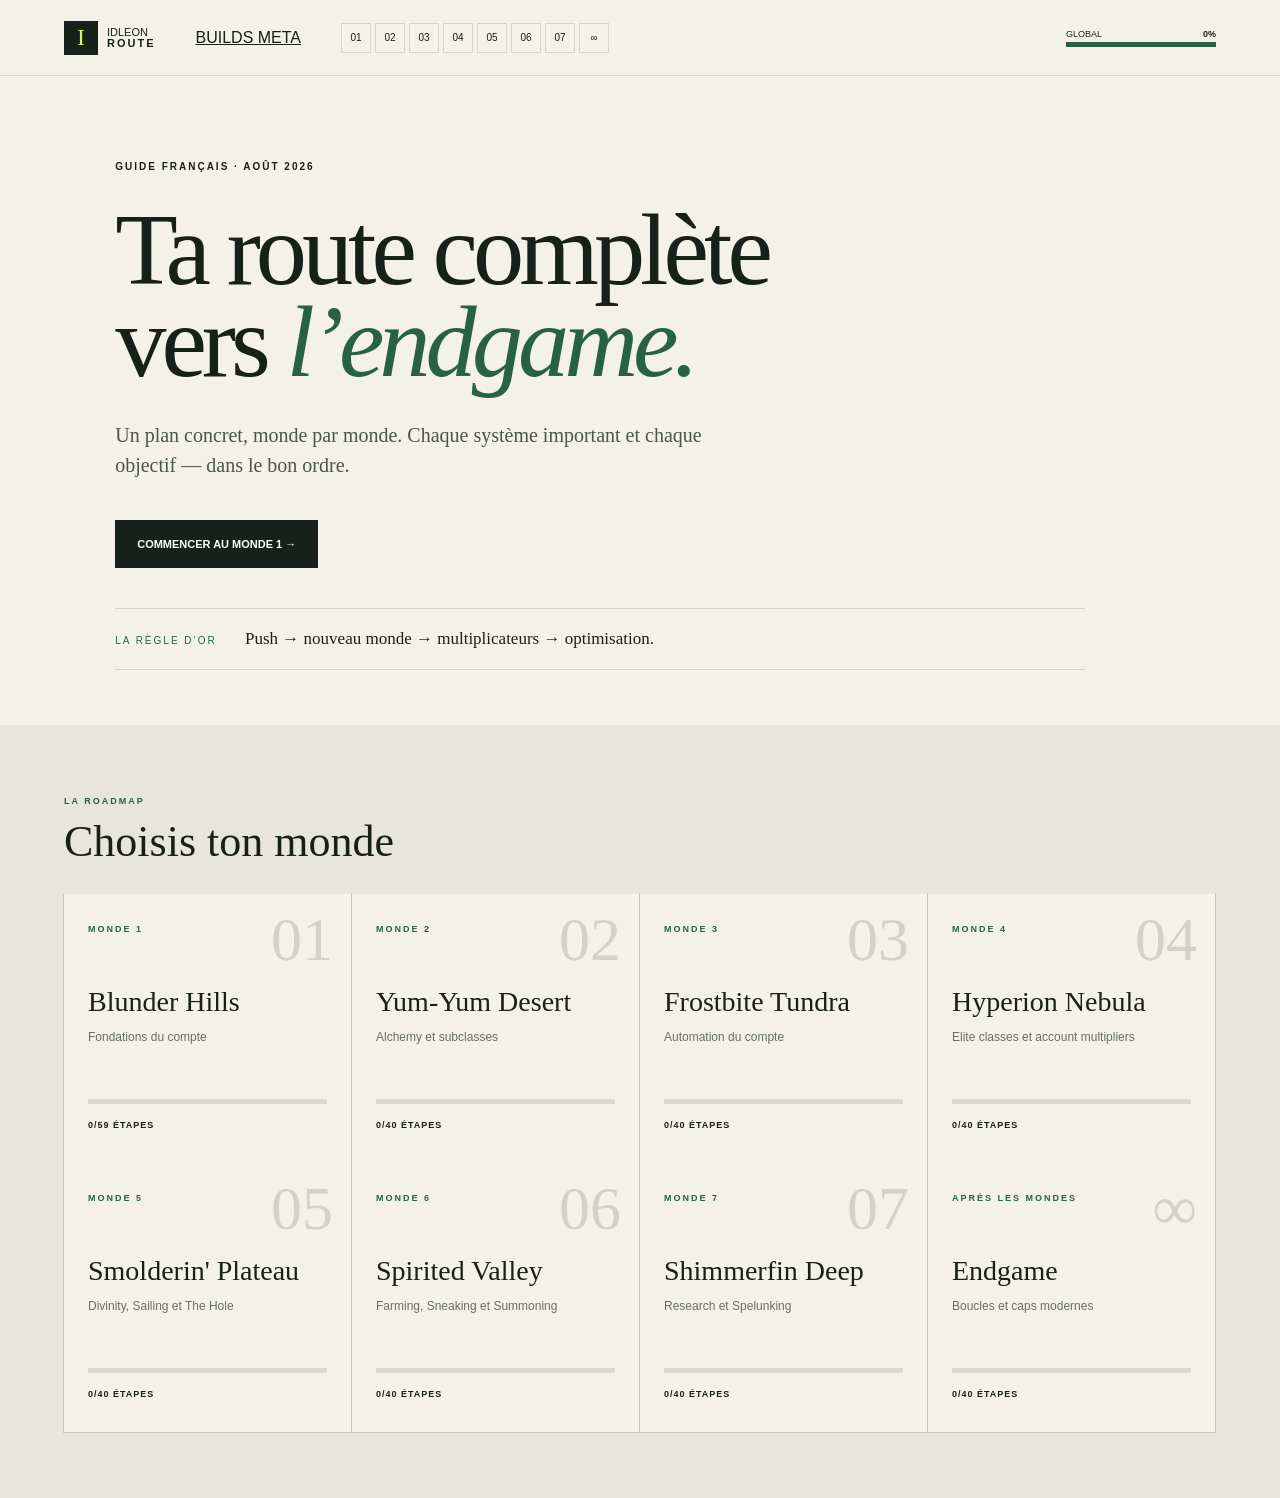
==== commit 1e6e3bf4: "Réorganiser et compléter toute la progression" ====
--- a/index.html
+++ b/index.html
@@ -1 +1 @@
-<!doctype html><html lang="fr"><head><meta charset="UTF-8"><meta name="viewport" content="width=device-width,initial-scale=1"><meta name="referrer" content="no-referrer"><meta http-equiv="Content-Security-Policy" content="default-src 'self'; img-src 'self'; style-src 'self'; script-src 'self'; connect-src 'none'; frame-src 'none'; object-src 'none'; base-uri 'none'; form-action 'none'"><title>IdleOn Route — Guide français W1 à Endgame</title><meta name="description" content="365 étapes détaillées du Monde 1 à l’Endgame, avec builds méta et progression sauvegardée localement."><meta property="og:title" content="IdleOn Route — Du Monde 1 à l’Endgame"><meta property="og:description" content="365 étapes détaillées, 8 parcours monde par monde, des builds méta et une progression sauvegardée."><meta property="og:image" content="og.png?v=365"><meta name="twitter:card" content="summary_large_image"><meta name="twitter:title" content="IdleOn Route — Du Monde 1 à l’Endgame"><meta name="twitter:description" content="365 étapes détaillées, 8 parcours monde par monde, des builds méta et une progression sauvegardée."><meta name="twitter:image" content="og.png?v=365"><link rel="icon" href="favicon.svg"><link rel="stylesheet" href="style.css"></head><body><div id="app"></div><noscript>Active JavaScript pour utiliser le guide et ses cases à cocher.</noscript><script src="app.js" defer></script></body></html>
+<!doctype html><html lang="fr"><head><meta charset="UTF-8"><meta name="viewport" content="width=device-width,initial-scale=1"><meta name="referrer" content="no-referrer"><meta http-equiv="Content-Security-Policy" content="default-src 'self'; img-src 'self'; style-src 'self'; script-src 'self'; connect-src 'none'; frame-src 'none'; object-src 'none'; base-uri 'none'; form-action 'none'"><title>IdleOn Route — Guide français W1 à Endgame</title><meta name="description" content="339 étapes détaillées du Monde 1 à l’Endgame, avec builds méta et progression sauvegardée localement."><meta property="og:title" content="IdleOn Route — Du Monde 1 à l’Endgame"><meta property="og:description" content="339 étapes détaillées, 8 parcours monde par monde, des builds méta et une progression sauvegardée."><meta property="og:image" content="og.png?v=339"><meta name="twitter:card" content="summary_large_image"><meta name="twitter:title" content="IdleOn Route — Du Monde 1 à l’Endgame"><meta name="twitter:description" content="339 étapes détaillées, 8 parcours monde par monde, des builds méta et une progression sauvegardée."><meta name="twitter:image" content="og.png?v=339"><link rel="icon" href="favicon.svg"><link rel="stylesheet" href="style.css"></head><body><div id="app"></div><noscript>Active JavaScript pour utiliser le guide et ses cases à cocher.</noscript><script src="app.js" defer></script></body></html>
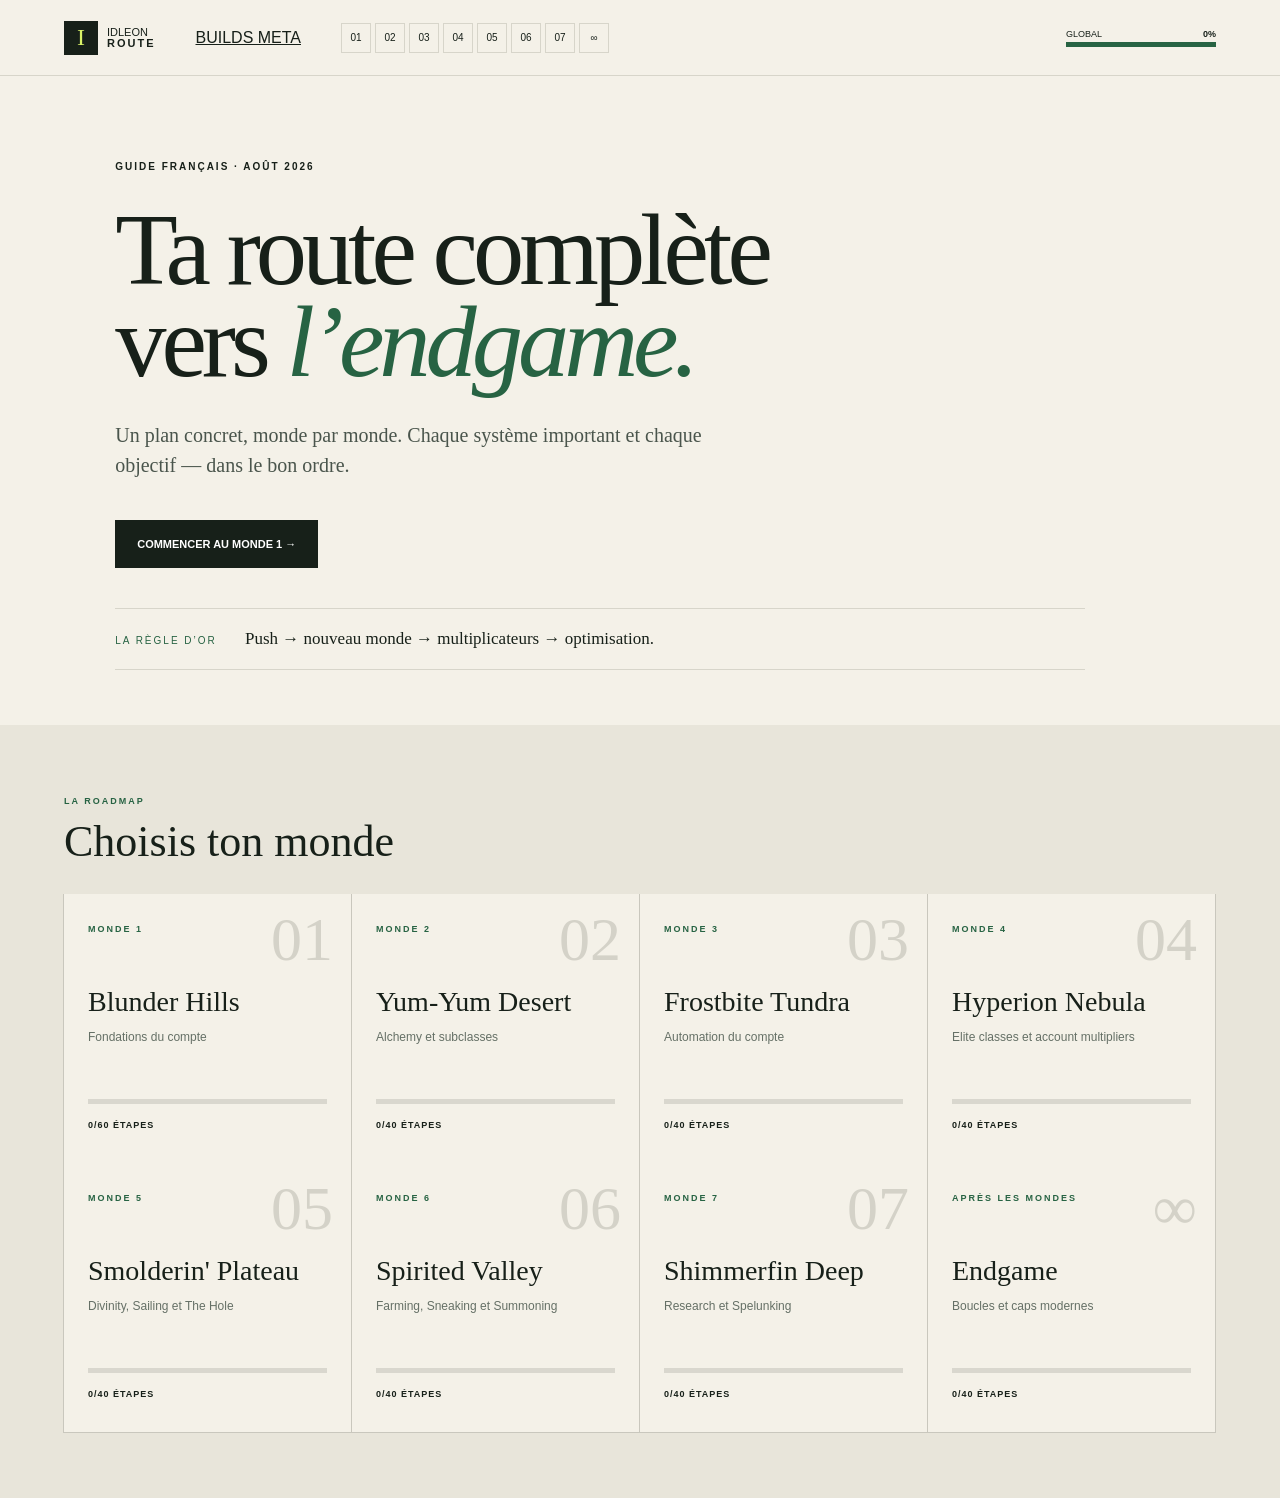
==== commit 34dea252: "Clarifier la création du premier personnage et le Star Sign" ====
--- a/index.html
+++ b/index.html
@@ -1 +1 @@
-<!doctype html><html lang="fr"><head><meta charset="UTF-8"><meta name="viewport" content="width=device-width,initial-scale=1"><meta name="referrer" content="no-referrer"><meta http-equiv="Content-Security-Policy" content="default-src 'self'; img-src 'self'; style-src 'self'; script-src 'self'; connect-src 'none'; frame-src 'none'; object-src 'none'; base-uri 'none'; form-action 'none'"><title>IdleOn Route — Guide français W1 à Endgame</title><meta name="description" content="339 étapes détaillées du Monde 1 à l’Endgame, avec builds méta et progression sauvegardée localement."><meta property="og:title" content="IdleOn Route — Du Monde 1 à l’Endgame"><meta property="og:description" content="339 étapes détaillées, 8 parcours monde par monde, des builds méta et une progression sauvegardée."><meta property="og:image" content="og.png?v=339"><meta name="twitter:card" content="summary_large_image"><meta name="twitter:title" content="IdleOn Route — Du Monde 1 à l’Endgame"><meta name="twitter:description" content="339 étapes détaillées, 8 parcours monde par monde, des builds méta et une progression sauvegardée."><meta name="twitter:image" content="og.png?v=339"><link rel="icon" href="favicon.svg"><link rel="stylesheet" href="style.css"></head><body><div id="app"></div><noscript>Active JavaScript pour utiliser le guide et ses cases à cocher.</noscript><script src="app.js" defer></script></body></html>
+<!doctype html><html lang="fr"><head><meta charset="UTF-8"><meta name="viewport" content="width=device-width,initial-scale=1"><meta name="referrer" content="no-referrer"><meta http-equiv="Content-Security-Policy" content="default-src 'self'; img-src 'self'; style-src 'self'; script-src 'self'; connect-src 'none'; frame-src 'none'; object-src 'none'; base-uri 'none'; form-action 'none'"><title>IdleOn Route — Guide français W1 à Endgame</title><meta name="description" content="340 étapes détaillées du Monde 1 à l’Endgame, avec builds méta et progression sauvegardée localement."><meta property="og:title" content="IdleOn Route — Du Monde 1 à l’Endgame"><meta property="og:description" content="340 étapes détaillées, 8 parcours monde par monde, des builds méta et une progression sauvegardée."><meta property="og:image" content="og.png?v=340"><meta name="twitter:card" content="summary_large_image"><meta name="twitter:title" content="IdleOn Route — Du Monde 1 à l’Endgame"><meta name="twitter:description" content="340 étapes détaillées, 8 parcours monde par monde, des builds méta et une progression sauvegardée."><meta name="twitter:image" content="og.png?v=340"><link rel="icon" href="favicon.svg"><link rel="stylesheet" href="style.css"></head><body><div id="app"></div><noscript>Active JavaScript pour utiliser le guide et ses cases à cocher.</noscript><script src="app.js" defer></script></body></html>
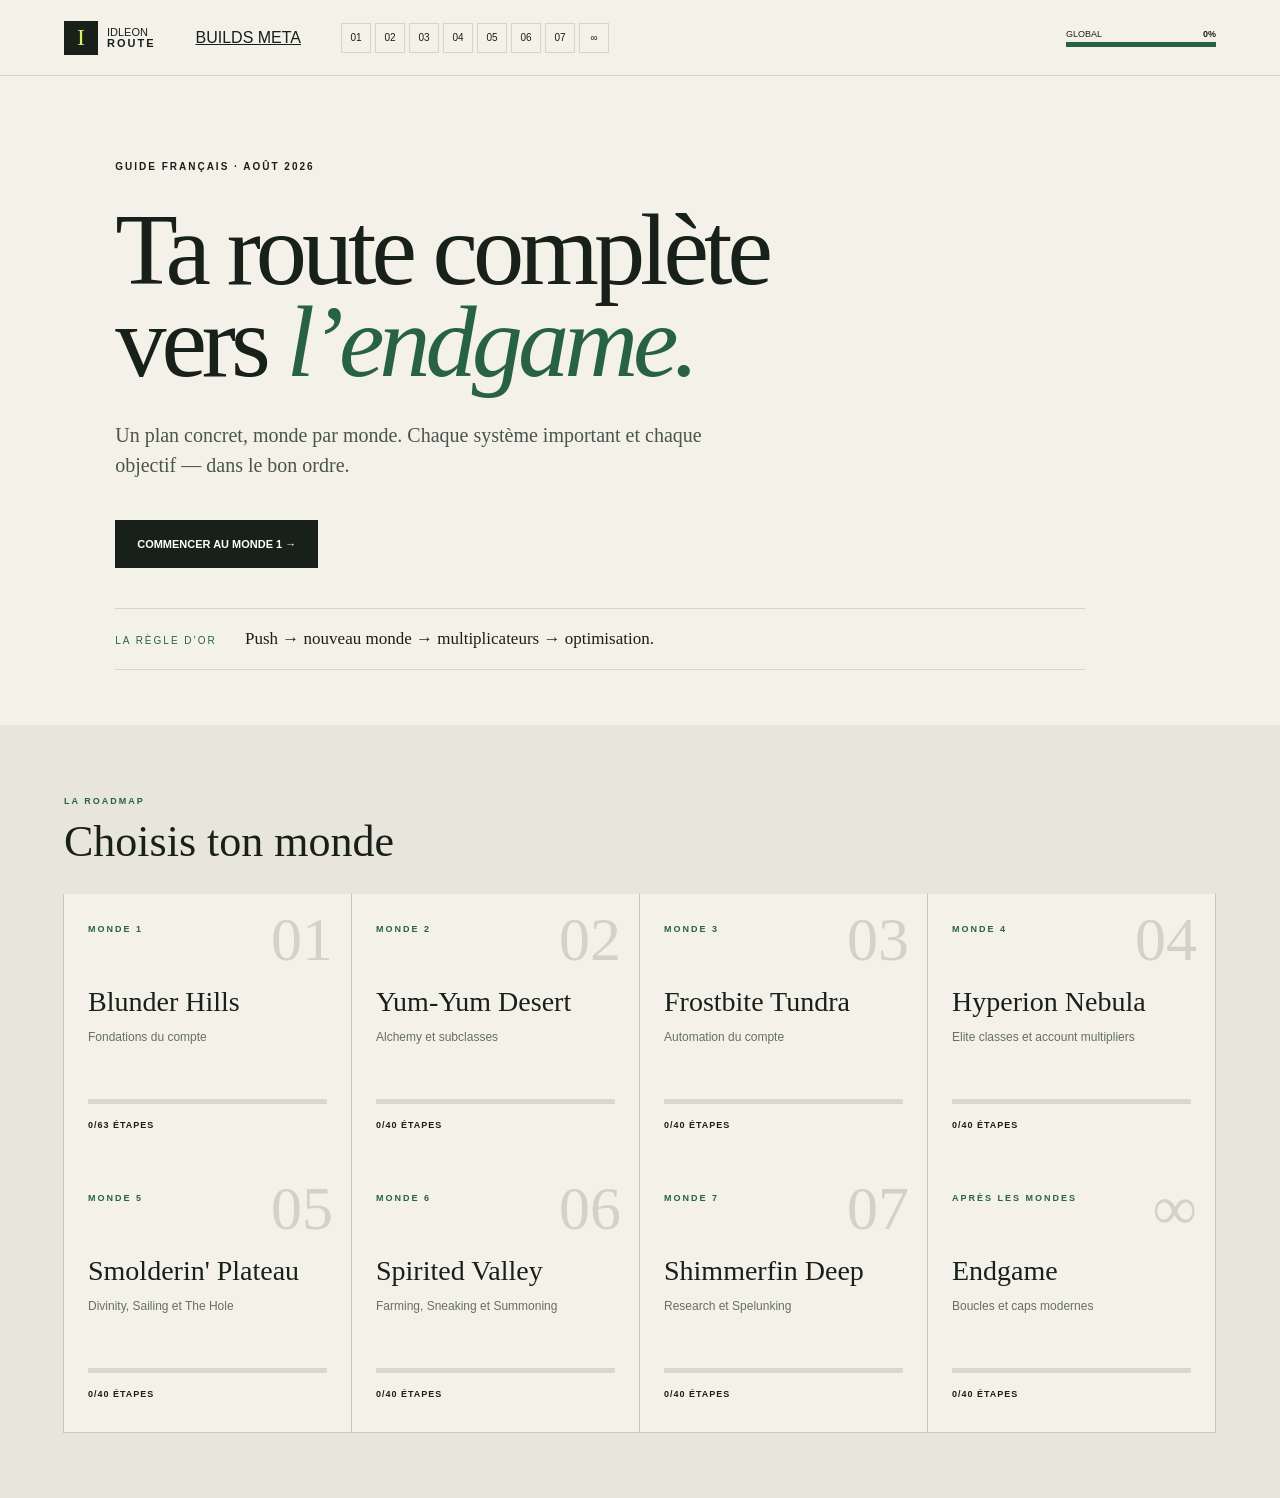
==== commit eb4eb84b: "Polish World 1 route (index.html)" ====
--- a/index.html
+++ b/index.html
@@ -1 +1 @@
-<!doctype html><html lang="fr"><head><meta charset="UTF-8"><meta name="viewport" content="width=device-width,initial-scale=1"><meta name="referrer" content="no-referrer"><meta http-equiv="Content-Security-Policy" content="default-src 'self'; img-src 'self'; style-src 'self'; script-src 'self'; connect-src 'none'; frame-src 'none'; object-src 'none'; base-uri 'none'; form-action 'none'"><title>IdleOn Route — Guide français W1 à Endgame</title><meta name="description" content="340 étapes détaillées du Monde 1 à l’Endgame, avec builds méta et progression sauvegardée localement."><meta property="og:title" content="IdleOn Route — Du Monde 1 à l’Endgame"><meta property="og:description" content="340 étapes détaillées, 8 parcours monde par monde, des builds méta et une progression sauvegardée."><meta property="og:image" content="og.png?v=340"><meta name="twitter:card" content="summary_large_image"><meta name="twitter:title" content="IdleOn Route — Du Monde 1 à l’Endgame"><meta name="twitter:description" content="340 étapes détaillées, 8 parcours monde par monde, des builds méta et une progression sauvegardée."><meta name="twitter:image" content="og.png?v=340"><link rel="icon" href="favicon.svg"><link rel="stylesheet" href="style.css"></head><body><div id="app"></div><noscript>Active JavaScript pour utiliser le guide et ses cases à cocher.</noscript><script src="app.js" defer></script></body></html>
+<!doctype html><html lang="fr"><head><meta charset="UTF-8"><meta name="viewport" content="width=device-width,initial-scale=1"><meta name="referrer" content="no-referrer"><meta http-equiv="Content-Security-Policy" content="default-src 'self'; img-src 'self'; style-src 'self'; script-src 'self'; connect-src 'none'; frame-src 'none'; object-src 'none'; base-uri 'none'; form-action 'none'"><title>IdleOn Route — Guide français W1 à Endgame</title><meta name="description" content="343 étapes détaillées du Monde 1 à l’Endgame, avec builds méta et progression sauvegardée localement."><meta property="og:title" content="IdleOn Route — Du Monde 1 à l’Endgame"><meta property="og:description" content="343 étapes détaillées, 8 parcours monde par monde, des builds méta et une progression sauvegardée."><meta property="og:image" content="og.png?v=343"><meta name="twitter:card" content="summary_large_image"><meta name="twitter:title" content="IdleOn Route — Du Monde 1 à l’Endgame"><meta name="twitter:description" content="343 étapes détaillées, 8 parcours monde par monde, des builds méta et une progression sauvegardée."><meta name="twitter:image" content="og.png?v=343"><link rel="icon" href="favicon.svg"><link rel="stylesheet" href="style.css"></head><body><div id="app"></div><noscript>Active JavaScript pour utiliser le guide et ses cases à cocher.</noscript><script src="app.js" defer></script></body></html>
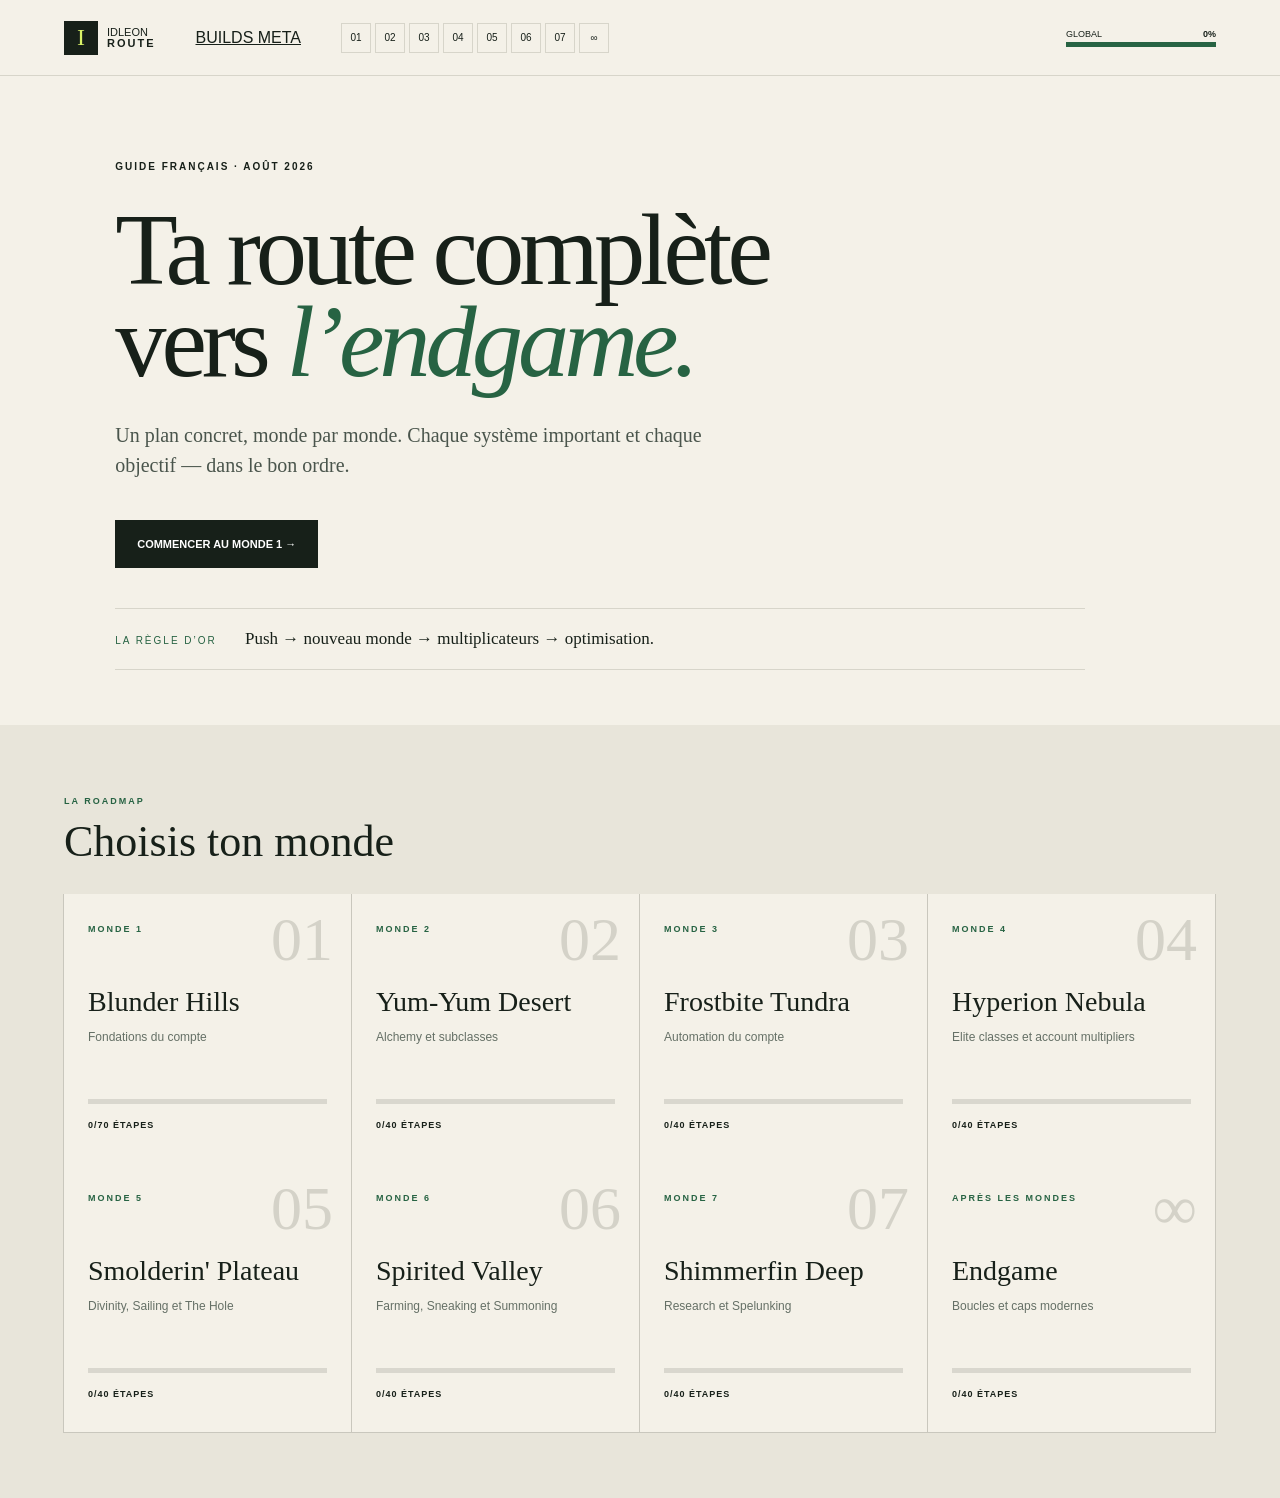
==== commit 009ed4eb: "Add detailed W1 talent progression (index.html)" ====
--- a/index.html
+++ b/index.html
@@ -1 +1 @@
-<!doctype html><html lang="fr"><head><meta charset="UTF-8"><meta name="viewport" content="width=device-width,initial-scale=1"><meta name="referrer" content="no-referrer"><meta http-equiv="Content-Security-Policy" content="default-src 'self'; img-src 'self'; style-src 'self'; script-src 'self'; connect-src 'none'; frame-src 'none'; object-src 'none'; base-uri 'none'; form-action 'none'"><title>IdleOn Route — Guide français W1 à Endgame</title><meta name="description" content="343 étapes détaillées du Monde 1 à l’Endgame, avec builds méta et progression sauvegardée localement."><meta property="og:title" content="IdleOn Route — Du Monde 1 à l’Endgame"><meta property="og:description" content="343 étapes détaillées, 8 parcours monde par monde, des builds méta et une progression sauvegardée."><meta property="og:image" content="og.png?v=343"><meta name="twitter:card" content="summary_large_image"><meta name="twitter:title" content="IdleOn Route — Du Monde 1 à l’Endgame"><meta name="twitter:description" content="343 étapes détaillées, 8 parcours monde par monde, des builds méta et une progression sauvegardée."><meta name="twitter:image" content="og.png?v=343"><link rel="icon" href="favicon.svg"><link rel="stylesheet" href="style.css"></head><body><div id="app"></div><noscript>Active JavaScript pour utiliser le guide et ses cases à cocher.</noscript><script src="app.js" defer></script></body></html>
+<!doctype html><html lang="fr"><head><meta charset="UTF-8"><meta name="viewport" content="width=device-width,initial-scale=1"><meta name="referrer" content="no-referrer"><meta http-equiv="Content-Security-Policy" content="default-src 'self'; img-src 'self'; style-src 'self'; script-src 'self'; connect-src 'none'; frame-src 'none'; object-src 'none'; base-uri 'none'; form-action 'none'"><title>IdleOn Route — Guide français W1 à Endgame</title><meta name="description" content="350 étapes détaillées du Monde 1 à l’Endgame, avec builds méta et progression sauvegardée localement."><meta property="og:title" content="IdleOn Route — Du Monde 1 à l’Endgame"><meta property="og:description" content="350 étapes détaillées, 8 parcours monde par monde, des builds méta et une progression sauvegardée."><meta property="og:image" content="og.png?v=350"><meta name="twitter:card" content="summary_large_image"><meta name="twitter:title" content="IdleOn Route — Du Monde 1 à l’Endgame"><meta name="twitter:description" content="350 étapes détaillées, 8 parcours monde par monde, des builds méta et une progression sauvegardée."><meta name="twitter:image" content="og.png?v=350"><link rel="icon" href="favicon.svg"><link rel="stylesheet" href="style.css"></head><body><div id="app"></div><noscript>Active JavaScript pour utiliser le guide et ses cases à cocher.</noscript><script src="app.js" defer></script></body></html>
